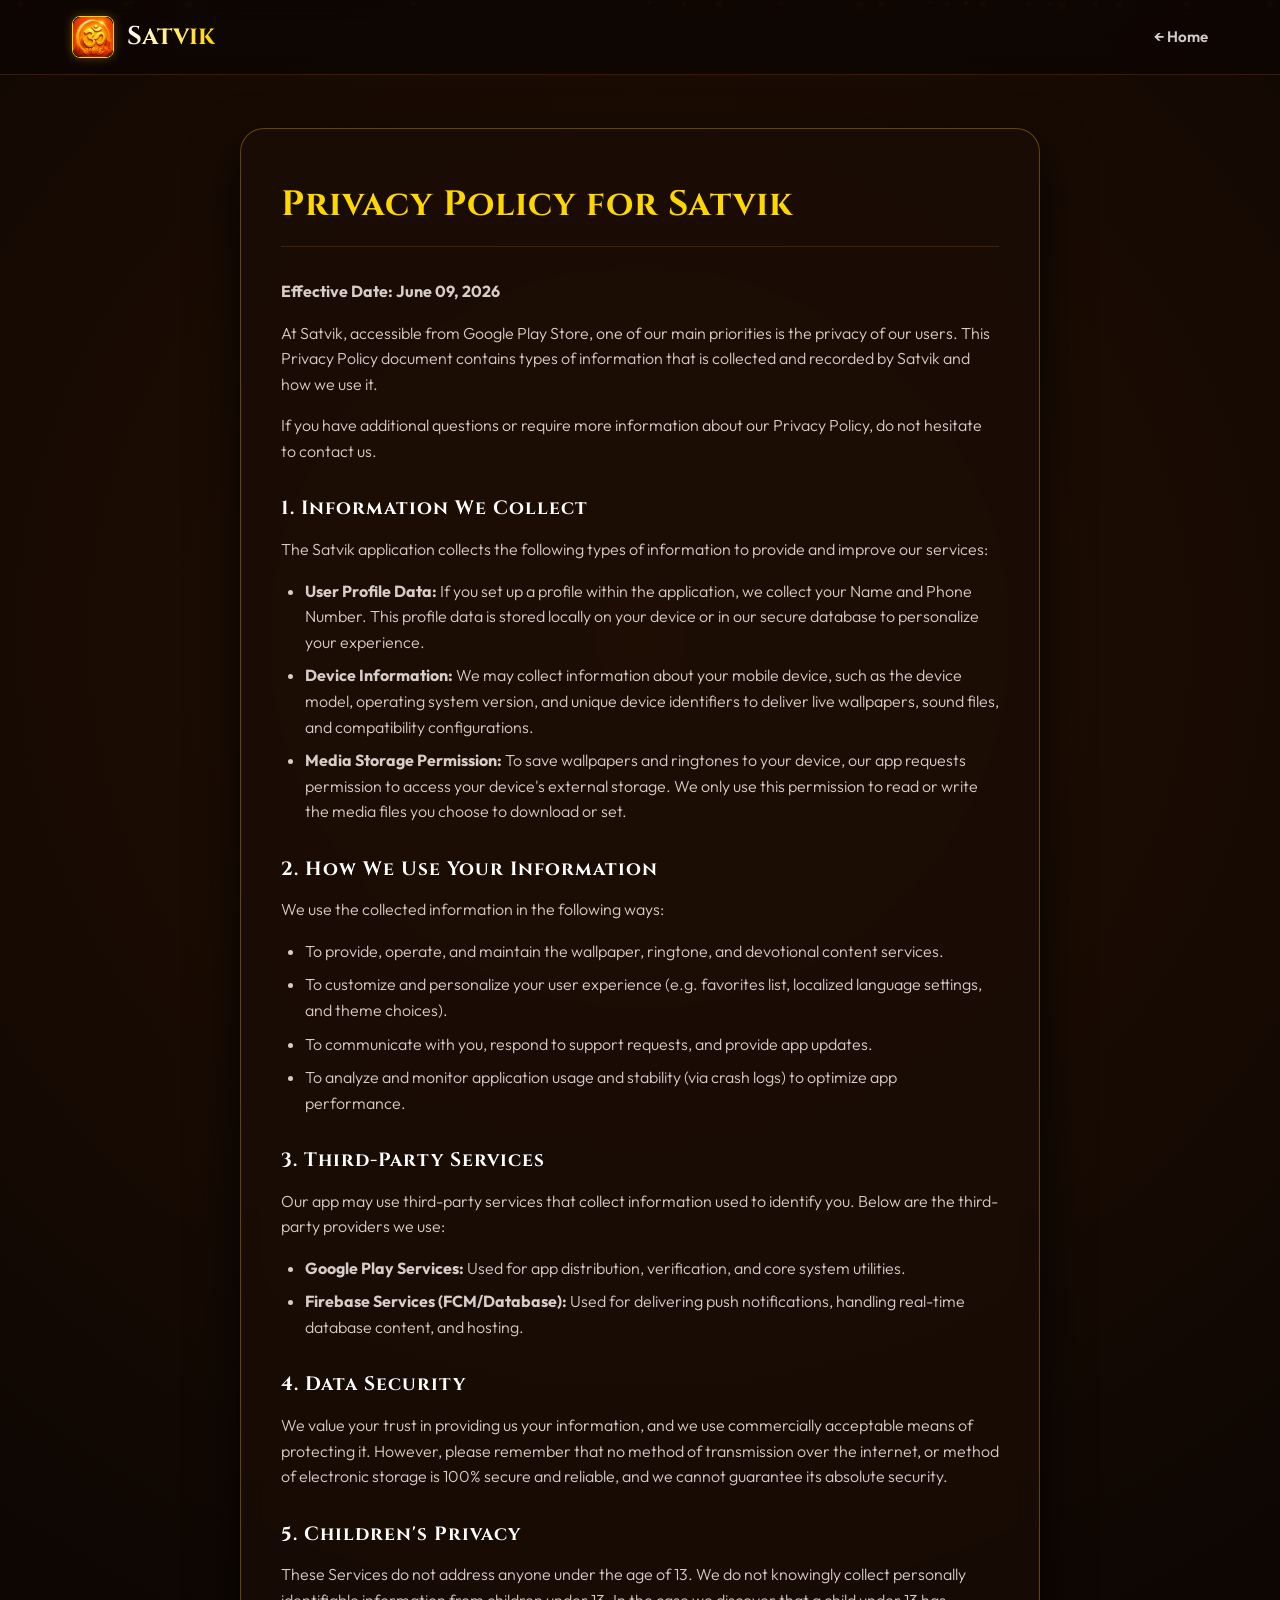
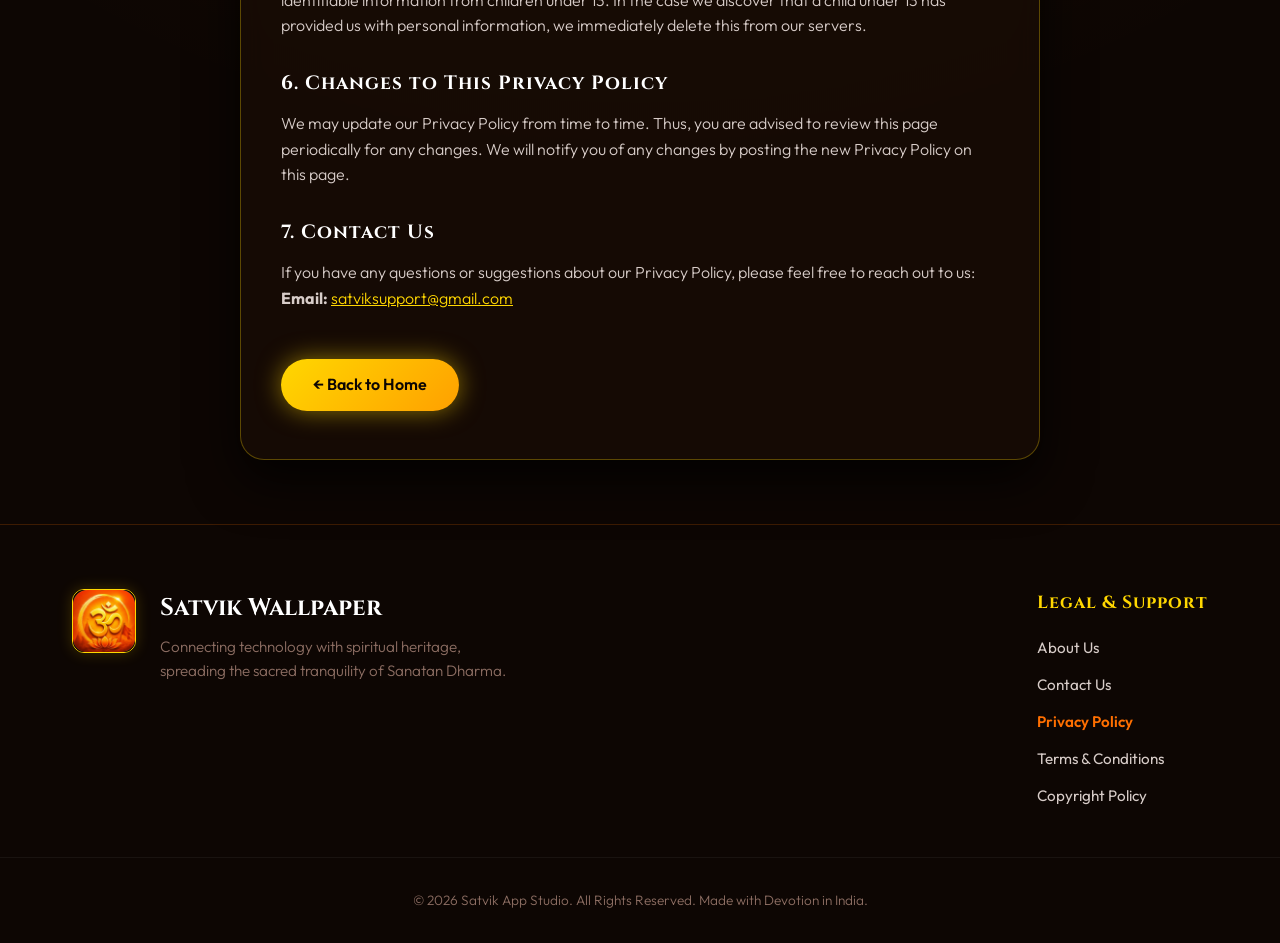
==== privacy.html @ 65503317 "Create separate static pages for Privacy, Terms, and Copyright policies" ====
<!DOCTYPE html>
<html lang="en">
<head>
    <meta charset="UTF-8">
    <meta name="viewport" content="width=device-width, initial-scale=1.0">
    <title>Privacy Policy - Satvik Wallpaper</title>
    <meta name="description" content="Privacy Policy for Satvik Wallpaper and Ringtones mobile application.">
    <meta name="robots" content="noindex, follow">
    
    <!-- Google Fonts -->
    <link rel="preconnect" href="https://fonts.googleapis.com">
    <link rel="preconnect" href="https://fonts.gstatic.com" crossorigin>
    <link href="https://fonts.googleapis.com/css2?family=Cinzel:wght@500;700;900&family=Outfit:wght@300;400;600;800&display=swap" rel="stylesheet">
    
    <!-- Custom Style Sheet -->
    <link rel="stylesheet" href="style.css">
</head>
<body>
    <!-- Background Spiritual Particle Effect -->
    <div class="particles" id="particles"></div>

    <!-- Header / Navbar -->
    <header class="navbar">
        <div class="nav-container">
            <a href="index.html" class="logo-area" id="nav-logo">
                <img src="app_logo.png" alt="Satvik Wallpaper Logo" class="nav-logo-img">
                <span class="nav-brand">Satvik</span>
            </a>
            <div class="nav-links">
                <a href="index.html" class="nav-item" style="text-decoration: none; font-weight: 600;">← Home</a>
            </div>
        </div>
    </header>

    <!-- Main Content Container -->
    <main class="policy-page-section">
        <div class="container">
            <article class="policy-page-card">
                <h1>Privacy Policy for Satvik</h1>
                
                <p><strong>Effective Date: June 09, 2026</strong></p>
                <p>At Satvik, accessible from Google Play Store, one of our main priorities is the privacy of our users. This Privacy Policy document contains types of information that is collected and recorded by Satvik and how we use it.</p>
                <p>If you have additional questions or require more information about our Privacy Policy, do not hesitate to contact us.</p>
                
                <h3>1. Information We Collect</h3>
                <p>The Satvik application collects the following types of information to provide and improve our services:</p>
                <ul>
                    <li><strong>User Profile Data:</strong> If you set up a profile within the application, we collect your Name and Phone Number. This profile data is stored locally on your device or in our secure database to personalize your experience.</li>
                    <li><strong>Device Information:</strong> We may collect information about your mobile device, such as the device model, operating system version, and unique device identifiers to deliver live wallpapers, sound files, and compatibility configurations.</li>
                    <li><strong>Media Storage Permission:</strong> To save wallpapers and ringtones to your device, our app requests permission to access your device's external storage. We only use this permission to read or write the media files you choose to download or set.</li>
                </ul>

                <h3>2. How We Use Your Information</h3>
                <p>We use the collected information in the following ways:</p>
                <ul>
                    <li>To provide, operate, and maintain the wallpaper, ringtone, and devotional content services.</li>
                    <li>To customize and personalize your user experience (e.g. favorites list, localized language settings, and theme choices).</li>
                    <li>To communicate with you, respond to support requests, and provide app updates.</li>
                    <li>To analyze and monitor application usage and stability (via crash logs) to optimize app performance.</li>
                </ul>

                <h3>3. Third-Party Services</h3>
                <p>Our app may use third-party services that collect information used to identify you. Below are the third-party providers we use:</p>
                <ul>
                    <li><strong>Google Play Services:</strong> Used for app distribution, verification, and core system utilities.</li>
                    <li><strong>Firebase Services (FCM/Database):</strong> Used for delivering push notifications, handling real-time database content, and hosting.</li>
                </ul>

                <h3>4. Data Security</h3>
                <p>We value your trust in providing us your information, and we use commercially acceptable means of protecting it. However, please remember that no method of transmission over the internet, or method of electronic storage is 100% secure and reliable, and we cannot guarantee its absolute security.</p>

                <h3>5. Children's Privacy</h3>
                <p>These Services do not address anyone under the age of 13. We do not knowingly collect personally identifiable information from children under 13. In the case we discover that a child under 13 has provided us with personal information, we immediately delete this from our servers.</p>

                <h3>6. Changes to This Privacy Policy</h3>
                <p>We may update our Privacy Policy from time to time. Thus, you are advised to review this page periodically for any changes. We will notify you of any changes by posting the new Privacy Policy on this page.</p>

                <h3>7. Contact Us</h3>
                <p>If you have any questions or suggestions about our Privacy Policy, please feel free to reach out to us:<br>
                <strong>Email:</strong> <a href="mailto:satviksupport@gmail.com" style="color: var(--text-gold);">satviksupport@gmail.com</a></p>

                <a href="index.html" class="btn btn-secondary btn-back-home">← Back to Home</a>
            </article>
        </div>
    </main>

    <!-- Footer -->
    <footer class="footer">
        <div class="container footer-container">
            <div class="footer-brand-info">
                <img src="app_logo.png" alt="Satvik App Studio Logo" class="footer-logo">
                <div class="brand-text">
                    <span class="footer-brand-name">Satvik Wallpaper</span>
                    <p class="footer-moto">Connecting technology with spiritual heritage, spreading the sacred tranquility of Sanatan Dharma.</p>
                </div>
            </div>
            
            <div class="footer-nav">
                <h4>Legal & Support</h4>
                <div class="footer-links">
                    <a href="index.html" class="footer-link-btn" style="text-decoration: none;">About Us</a>
                    <a href="index.html" class="footer-link-btn" style="text-decoration: none;">Contact Us</a>
                    <a href="privacy.html" class="footer-link-btn" style="text-decoration: none; color: var(--saffron-primary); font-weight: 600;">Privacy Policy</a>
                    <a href="terms.html" class="footer-link-btn" style="text-decoration: none;">Terms & Conditions</a>
                    <a href="copyright.html" class="footer-link-btn" style="text-decoration: none;">Copyright Policy</a>
                </div>
            </div>
        </div>
        <div class="footer-bottom">
            <p>&copy; 2026 Satvik App Studio. All Rights Reserved. Made with Devotion in India.</p>
        </div>
    </footer>

    <script src="app.js"></script>
</body>
</html>
---- style.css ----
/* ==========================================================================
   SATVIK WALLPAPER - DESIGN SYSTEM & CUSTOM CSS
   ========================================================================== */

/* 1. Root Variables & Theme Setup */
:root {
    /* Color Palette */
    --saffron-primary: #FF6F00;
    --saffron-light: #FF8F00;
    --saffron-dark: #E65100;
    --gold-accent: #FFD700;
    --gold-glow: #FFA000;
    
    /* Backgrounds */
    --bg-dark-core: #0D0603;
    --bg-dark-sec: #150A05;
    --bg-dark-card: rgba(30, 15, 8, 0.6);
    --bg-glass-nav: rgba(13, 6, 3, 0.8);
    --border-glass: rgba(255, 111, 0, 0.2);
    --border-glass-gold: rgba(255, 215, 0, 0.3);
    
    /* Text Colors */
    --text-white: #FFFFFF;
    --text-gold: #FFD700;
    --text-gray: #D7CCC8;
    --text-muted: #8D6E63;
    
    /* Fonts */
    --font-heading: 'Cinzel', serif;
    --font-body: 'Outfit', sans-serif;
    
    /* Transition Speeds */
    --transition-fast: 0.2s ease;
    --transition-medium: 0.4s cubic-bezier(0.16, 1, 0.3, 1);
    --transition-slow: 0.6s cubic-bezier(0.16, 1, 0.3, 1);
    
    /* Shadows & Blurs */
    --glow-saffron: 0 0 20px rgba(255, 111, 0, 0.4);
    --glow-gold: 0 0 25px rgba(255, 215, 0, 0.5);
    --blur-glass: 12px;
}

/* 2. Global Reset */
* {
    margin: 0;
    padding: 0;
    box-sizing: border-box;
    scroll-behavior: smooth;
}

body {
    background-color: var(--bg-dark-core);
    color: var(--text-gray);
    font-family: var(--font-body);
    line-height: 1.6;
    overflow-x: hidden;
    position: relative;
}

/* Custom Scrollbar */
::-webkit-scrollbar {
    width: 8px;
}
::-webkit-scrollbar-track {
    background: var(--bg-dark-core);
}
::-webkit-scrollbar-thumb {
    background: var(--saffron-primary);
    border-radius: 4px;
}
::-webkit-scrollbar-thumb:hover {
    background: var(--saffron-light);
}

/* Background Spark Particle System */
.particles {
    position: fixed;
    top: 0;
    left: 0;
    width: 100%;
    height: 100%;
    pointer-events: none;
    z-index: 0;
    overflow: hidden;
}

.particle {
    position: absolute;
    background: radial-gradient(circle, rgba(255, 143, 0, 0.8) 0%, rgba(255, 111, 0, 0) 70%);
    border-radius: 50%;
    animation: drift linear infinite;
    opacity: 0.6;
}

@keyframes drift {
    0% {
        transform: translateY(100vh) scale(0.5);
        opacity: 0;
    }
    10% {
        opacity: 0.8;
    }
    90% {
        opacity: 0.8;
    }
    100% {
        transform: translateY(-10vh) scale(1.2);
        opacity: 0;
    }
}

/* Layout Container */
.container {
    width: 100%;
    max-width: 1200px;
    margin: 0 auto;
    padding: 0 2rem;
    position: relative;
    z-index: 1;
}

/* 3. Typography Rules */
h1, h2, h3, h4 {
    font-family: var(--font-heading);
    color: var(--text-white);
    letter-spacing: 1px;
}

p {
    font-weight: 300;
}

.highlight {
    color: var(--text-gold);
    text-shadow: 0 0 10px rgba(255, 215, 0, 0.3);
}

/* 4. Common Buttons */
.btn {
    display: inline-flex;
    align-items: center;
    justify-content: center;
    padding: 0.8rem 2rem;
    font-family: var(--font-body);
    font-size: 1rem;
    font-weight: 600;
    border-radius: 50px;
    text-decoration: none;
    cursor: pointer;
    transition: all var(--transition-medium);
}

.btn-primary {
    background: linear-gradient(135deg, var(--saffron-primary), var(--saffron-dark));
    color: var(--text-white);
    border: 1px solid rgba(255, 255, 255, 0.1);
    box-shadow: var(--glow-saffron);
}

.btn-primary:hover {
    transform: translateY(-3px);
    box-shadow: 0 0 25px rgba(255, 111, 0, 0.6);
    background: linear-gradient(135deg, var(--saffron-light), var(--saffron-primary));
}

.btn-secondary {
    background: linear-gradient(135deg, var(--gold-accent), var(--gold-glow));
    color: var(--bg-dark-core);
    border: none;
    box-shadow: var(--glow-gold);
}

.btn-secondary:hover {
    transform: translateY(-3px);
    box-shadow: 0 0 35px rgba(255, 215, 0, 0.8);
}

/* 5. Navigation Bar */
.navbar {
    position: fixed;
    top: 0;
    left: 0;
    width: 100%;
    z-index: 100;
    background: var(--bg-glass-nav);
    backdrop-filter: blur(var(--blur-glass));
    -webkit-backdrop-filter: blur(var(--blur-glass));
    border-bottom: 1px solid var(--border-glass);
    transition: all var(--transition-fast);
}

.navbar.scrolled {
    padding: 0.4rem 0;
    box-shadow: 0 10px 30px rgba(0, 0, 0, 0.5);
}

.nav-container {
    max-width: 1200px;
    margin: 0 auto;
    padding: 1rem 2rem;
    display: flex;
    align-items: center;
    justify-content: space-between;
}

.logo-area {
    display: flex;
    align-items: center;
    gap: 0.8rem;
    text-decoration: none;
}

.nav-logo-img {
    height: 42px;
    width: 42px;
    border-radius: 8px;
    border: 1px solid var(--gold-accent);
    box-shadow: 0 0 10px rgba(255, 215, 0, 0.3);
}

.nav-brand {
    font-family: var(--font-heading);
    font-size: 1.6rem;
    font-weight: 700;
    color: var(--text-white);
    background: linear-gradient(to right, var(--text-white), var(--text-gold));
    -webkit-background-clip: text;
    -webkit-text-fill-color: transparent;
}

.nav-links {
    display: flex;
    align-items: center;
    gap: 2.2rem;
}

.nav-item {
    color: var(--text-gray);
    text-decoration: none;
    font-size: 0.95rem;
    font-weight: 400;
    transition: color var(--transition-fast);
    position: relative;
}

.nav-item::after {
    content: '';
    position: absolute;
    bottom: -6px;
    left: 0;
    width: 0;
    height: 2px;
    background: var(--saffron-primary);
    transition: width var(--transition-fast);
}

.nav-item:hover {
    color: var(--text-gold);
}

.nav-item:hover::after {
    width: 100%;
}

.nav-btn {
    padding: 0.5rem 1.4rem;
    font-size: 0.9rem;
}

.mobile-nav-toggle {
    display: none;
    background: none;
    border: none;
    color: var(--text-white);
    cursor: pointer;
}

/* Mobile Dropdown Menu */
.mobile-menu {
    display: none;
    position: fixed;
    top: 70px;
    left: 0;
    width: 100%;
    background: rgba(13, 6, 3, 0.95);
    backdrop-filter: blur(var(--blur-glass));
    border-bottom: 1px solid var(--border-glass);
    padding: 1.5rem 2rem;
    z-index: 99;
    flex-direction: column;
    gap: 1.2rem;
    transition: all var(--transition-medium);
    transform: translateY(-110%);
    opacity: 0;
}

.mobile-menu.open {
    transform: translateY(0);
    opacity: 1;
    display: flex;
}

.mobile-nav-item {
    color: var(--text-white);
    text-decoration: none;
    font-size: 1.1rem;
    font-family: var(--font-heading);
}

.mobile-nav-btn {
    text-align: center;
    width: 100%;
}

/* 6. Hero Section */
.hero-section {
    padding: 10rem 0 6rem 0;
    min-height: 100vh;
    display: flex;
    align-items: center;
    position: relative;
    background: radial-gradient(circle at 70% 30%, rgba(255, 111, 0, 0.15) 0%, rgba(13, 6, 3, 0) 60%);
}

.hero-container {
    display: grid;
    grid-template-columns: 1.2fr 0.8fr;
    gap: 4rem;
    align-items: center;
}

.badge-spiritual {
    display: inline-block;
    background: rgba(255, 111, 0, 0.12);
    border: 1px solid var(--border-glass);
    color: var(--text-gold);
    font-size: 0.85rem;
    font-weight: 600;
    letter-spacing: 1.5px;
    text-transform: uppercase;
    padding: 0.5rem 1.2rem;
    border-radius: 30px;
    margin-bottom: 1.5rem;
    animation: pulse 2s infinite;
}

@keyframes pulse {
    0% { transform: scale(1); box-shadow: 0 0 0 0 rgba(255, 111, 0, 0.4); }
    70% { transform: scale(1.02); box-shadow: 0 0 0 10px rgba(255, 111, 0, 0); }
    100% { transform: scale(1); box-shadow: 0 0 0 0 rgba(255, 111, 0, 0); }
}

.hero-title {
    font-size: 3.5rem;
    font-weight: 900;
    line-height: 1.2;
    margin-bottom: 1.5rem;
}

.hero-description {
    font-size: 1.2rem;
    color: var(--text-gray);
    margin-bottom: 2.5rem;
    max-width: 600px;
}

.hero-actions {
    display: flex;
    align-items: center;
    gap: 1.5rem;
    margin-bottom: 3.5rem;
    flex-wrap: wrap;
}

.btn-play-store {
    background: #000000;
    border: 2px solid var(--border-glass-gold);
    border-radius: 12px;
    padding: 0.75rem 1.8rem;
    display: flex;
    align-items: center;
    gap: 0.8rem;
    color: var(--text-white);
    text-decoration: none;
    transition: all var(--transition-fast);
    box-shadow: 0 4px 15px rgba(0, 0, 0, 0.4);
}

.btn-play-store:hover {
    border-color: var(--gold-accent);
    transform: translateY(-3px);
    box-shadow: var(--glow-gold);
}

.play-icon {
    color: var(--text-gold);
}

.play-btn-text {
    display: flex;
    flex-direction: column;
    align-items: flex-start;
}

.play-btn-text .small-text {
    font-size: 0.65rem;
    font-weight: 600;
    letter-spacing: 0.5px;
    color: var(--text-muted);
}

.play-btn-text .large-text {
    font-size: 1.1rem;
    font-weight: 800;
}

.app-store-coming-soon {
    border: 1px dashed var(--border-glass);
    padding: 0.75rem 1.5rem;
    border-radius: 12px;
}

.coming-soon-badge {
    font-size: 0.9rem;
    color: var(--text-muted);
    font-weight: 600;
}

/* Stats */
.hero-stats {
    display: flex;
    gap: 3rem;
    border-top: 1px solid var(--border-glass);
    padding-top: 2rem;
}

.stat-item {
    display: flex;
    flex-direction: column;
}

.stat-num {
    font-family: var(--font-heading);
    font-size: 2rem;
    font-weight: 700;
    color: var(--text-gold);
}

.stat-lbl {
    font-size: 0.85rem;
    color: var(--text-muted);
    text-transform: uppercase;
    letter-spacing: 1px;
}

/* Phone Mockup Frame */
.hero-mockup {
    display: flex;
    justify-content: center;
    perspective: 1000px;
}

.phone-frame {
    width: 300px;
    height: 610px;
    background: #1e110b;
    border: 12px solid #2e1b12;
    border-radius: 44px;
    position: relative;
    box-shadow: 0 25px 60px rgba(0, 0, 0, 0.8), 
                0 0 40px rgba(255, 111, 0, 0.2);
    overflow: hidden;
    transform: rotateY(-10deg) rotateX(10deg);
    transition: transform var(--transition-slow);
}

.phone-frame:hover {
    transform: rotateY(0deg) rotateX(0deg) scale(1.02);
}

.phone-notch {
    width: 140px;
    height: 25px;
    background: #2e1b12;
    position: absolute;
    top: 0;
    left: 50%;
    transform: translateX(-50%);
    border-bottom-left-radius: 16px;
    border-bottom-right-radius: 16px;
    z-index: 5;
}

.phone-screen {
    width: 100%;
    height: 100%;
    background: var(--bg-dark-core);
    display: flex;
    flex-direction: column;
    position: relative;
}

.screen-header {
    height: 65px;
    padding: 25px 15px 10px 15px;
    display: flex;
    align-items: center;
    gap: 0.5rem;
    border-bottom: 1px solid var(--border-glass);
    background: rgba(13, 6, 3, 0.9);
}

.screen-logo {
    width: 24px;
    height: 24px;
    border-radius: 4px;
}

.screen-title {
    font-family: var(--font-heading);
    font-size: 0.9rem;
    font-weight: 700;
    color: var(--text-gold);
}

.screen-carousel {
    flex: 1;
    position: relative;
    overflow: hidden;
}

.screen-img {
    position: absolute;
    top: 0;
    left: 0;
    width: 100%;
    height: 100%;
    object-fit: cover;
    opacity: 0;
    transition: opacity 0.8s ease-in-out;
}

.screen-img.active {
    opacity: 1;
}

.screen-footer {
    height: 40px;
    display: flex;
    align-items: center;
    justify-content: center;
    background: rgba(13, 6, 3, 0.9);
    border-top: 1px solid var(--border-glass);
}

.footer-dots {
    display: flex;
    gap: 8px;
}

.footer-dots .dot {
    width: 6px;
    height: 6px;
    background: rgba(255, 255, 255, 0.2);
    border-radius: 50%;
    cursor: pointer;
    transition: background var(--transition-fast);
}

.footer-dots .dot.active {
    background: var(--saffron-primary);
    width: 12px;
    border-radius: 3px;
}

/* 7. Common Section Styles */
section {
    padding: 6rem 0;
    position: relative;
}

.section-header {
    text-align: center;
    margin-bottom: 4rem;
}

.section-title {
    font-size: 2.5rem;
    font-weight: 700;
    margin-bottom: 1rem;
    background: linear-gradient(to bottom, var(--text-white) 30%, var(--text-gold));
    -webkit-background-clip: text;
    -webkit-text-fill-color: transparent;
}

.section-subtitle {
    font-size: 1.1rem;
    color: var(--text-muted);
    max-width: 600px;
    margin: 0 auto;
}

/* 8. Features Section */
.features-section {
    background: var(--bg-dark-sec);
}

.features-grid {
    display: grid;
    grid-template-columns: repeat(auto-fit, minmax(250px, 1fr));
    gap: 2rem;
}

.feature-card {
    background: var(--bg-dark-card);
    border: 1px solid var(--border-glass);
    border-radius: 20px;
    padding: 2.5rem 2rem;
    text-align: center;
    transition: all var(--transition-medium);
    backdrop-filter: blur(var(--blur-glass));
    -webkit-backdrop-filter: blur(var(--blur-glass));
}

.feature-card:hover {
    transform: translateY(-8px);
    border-color: var(--saffron-primary);
    box-shadow: var(--glow-saffron);
}

.feature-icon {
    display: inline-flex;
    align-items: center;
    justify-content: center;
    width: 70px;
    height: 70px;
    border-radius: 50%;
    background: rgba(255, 111, 0, 0.1);
    color: var(--saffron-primary);
    margin-bottom: 1.8rem;
    border: 1px solid rgba(255, 111, 0, 0.3);
}

.feature-card h3 {
    font-size: 1.3rem;
    margin-bottom: 1rem;
    color: var(--text-white);
}

.feature-card p {
    font-size: 0.95rem;
    color: var(--text-gray);
}

.saffron-svg {
    color: var(--saffron-primary);
}

/* 9. Wallpapers Grid */
.wallpapers-section {
    background: var(--bg-dark-core);
}

.wallpapers-grid {
    display: grid;
    grid-template-columns: repeat(auto-fit, minmax(320px, 1fr));
    gap: 2.5rem;
}

.wallpaper-card {
    background: var(--bg-dark-card);
    border: 1px solid var(--border-glass);
    border-radius: 24px;
    overflow: hidden;
    transition: all var(--transition-medium);
    backdrop-filter: blur(var(--blur-glass));
    -webkit-backdrop-filter: blur(var(--blur-glass));
}

.wallpaper-card:hover {
    transform: translateY(-8px);
    border-color: var(--border-glass-gold);
    box-shadow: 0 15px 40px rgba(0, 0, 0, 0.6);
}

.wallpaper-img-wrapper {
    position: relative;
    aspect-ratio: 9 / 16;
    overflow: hidden;
    background: #000;
}

.wallpaper-img {
    width: 100%;
    height: 100%;
    object-fit: cover;
    transition: transform var(--transition-slow);
}

.wallpaper-card:hover .wallpaper-img {
    transform: scale(1.06);
}

.wallpaper-overlay {
    position: absolute;
    top: 0;
    left: 0;
    width: 100%;
    height: 100%;
    background: rgba(13, 6, 3, 0.5);
    backdrop-filter: blur(4px);
    opacity: 0;
    display: flex;
    align-items: center;
    justify-content: center;
    transition: opacity var(--transition-medium);
}

.wallpaper-card:hover .wallpaper-overlay {
    opacity: 1;
}

.overlay-buttons {
    display: flex;
    flex-direction: column;
    gap: 1rem;
    width: 70%;
}

.btn-preview {
    background: rgba(255, 255, 255, 0.1);
    border: 1px solid rgba(255, 255, 255, 0.3);
    color: var(--text-white);
    backdrop-filter: blur(5px);
}

.btn-preview:hover {
    background: var(--text-white);
    color: var(--bg-dark-core);
}

.btn-download {
    background: var(--saffron-primary);
    border: none;
    color: var(--text-white);
    box-shadow: var(--glow-saffron);
}

.btn-download:hover {
    background: var(--saffron-light);
}

.wallpaper-info {
    padding: 1.5rem;
    display: flex;
    justify-content: space-between;
    align-items: center;
}

.wallpaper-info h3 {
    font-size: 1.1rem;
    font-family: var(--font-heading);
}

.category-tag {
    background: rgba(255, 111, 0, 0.12);
    border: 1px solid var(--border-glass);
    color: var(--text-gold);
    font-size: 0.75rem;
    font-weight: 600;
    padding: 0.25rem 0.75rem;
    border-radius: 20px;
    text-transform: uppercase;
}

/* 10. Ringtones Grid */
.ringtones-section {
    background: var(--bg-dark-sec);
}

.ringtones-grid {
    display: grid;
    grid-template-columns: repeat(auto-fit, minmax(320px, 1fr));
    gap: 2rem;
}

.ringtone-card {
    background: var(--bg-dark-card);
    border: 1px solid var(--border-glass);
    border-radius: 20px;
    padding: 1.8rem;
    backdrop-filter: blur(var(--blur-glass));
    -webkit-backdrop-filter: blur(var(--blur-glass));
    transition: all var(--transition-medium);
}

.ringtone-card:hover {
    border-color: var(--saffron-primary);
    transform: translateY(-3px);
}

.ringtone-top {
    display: flex;
    align-items: center;
    gap: 1.2rem;
    margin-bottom: 1.5rem;
}

.ringtone-play-btn {
    width: 50px;
    height: 50px;
    border-radius: 50%;
    background: var(--saffron-primary);
    color: var(--text-white);
    display: flex;
    align-items: center;
    justify-content: center;
    cursor: pointer;
    transition: all var(--transition-fast);
    flex-shrink: 0;
    box-shadow: var(--glow-saffron);
}

.ringtone-play-btn:hover {
    transform: scale(1.08);
    background: var(--saffron-light);
}

.ringtone-details {
    flex-grow: 1;
}

.ringtone-title {
    font-size: 1.15rem;
    color: var(--text-white);
    margin-bottom: 0.2rem;
}

.ringtone-desc {
    font-size: 0.85rem;
    color: var(--text-muted);
}

.ringtone-duration {
    font-size: 0.9rem;
    color: var(--text-gold);
}

.ringtone-waveform-container {
    margin-bottom: 1.5rem;
}

.progress-bar-bg {
    width: 100%;
    height: 6px;
    background: rgba(255, 255, 255, 0.08);
    border-radius: 3px;
    overflow: hidden;
    cursor: pointer;
}

.progress-bar-fill {
    width: 0%;
    height: 100%;
    background: linear-gradient(to right, var(--saffron-primary), var(--gold-accent));
    border-radius: 3px;
    transition: width 0.1s linear;
}

.ringtone-bottom {
    display: flex;
    align-items: center;
    justify-content: space-between;
}

.ringtone-tag {
    font-size: 0.8rem;
    color: var(--text-muted);
    border: 1px solid rgba(255, 255, 255, 0.08);
    padding: 0.25rem 0.8rem;
    border-radius: 20px;
}

.btn-ringtone-download {
    background: none;
    border: 1px solid var(--border-glass-gold);
    color: var(--text-gold);
    padding: 0.5rem 1rem;
    border-radius: 30px;
    font-size: 0.85rem;
    font-weight: 600;
    cursor: pointer;
    display: flex;
    align-items: center;
    gap: 0.5rem;
    transition: all var(--transition-fast);
}

.btn-ringtone-download:hover {
    background: var(--gold-accent);
    color: var(--bg-dark-core);
}

.hidden {
    display: none !important;
}

/* 11. Footer */
.footer {
    background: var(--bg-dark-core);
    border-top: 1px solid var(--border-glass);
    padding: 4rem 0 2rem 0;
    position: relative;
}

.footer-container {
    display: flex;
    justify-content: space-between;
    gap: 4rem;
    margin-bottom: 3rem;
    flex-wrap: wrap;
}

.footer-brand-info {
    max-width: 450px;
    display: flex;
    gap: 1.5rem;
}

.footer-logo {
    width: 64px;
    height: 64px;
    border-radius: 12px;
    border: 1px solid var(--gold-accent);
    box-shadow: 0 0 15px rgba(255, 215, 0, 0.2);
}

.footer-brand-name {
    font-family: var(--font-heading);
    font-size: 1.5rem;
    font-weight: 700;
    color: var(--text-white);
    display: block;
    margin-bottom: 0.5rem;
}

.footer-moto {
    font-size: 0.95rem;
    color: var(--text-muted);
}

.footer-nav h4 {
    font-size: 1.1rem;
    margin-bottom: 1.2rem;
    color: var(--text-gold);
}

.footer-links {
    display: flex;
    flex-direction: column;
    align-items: flex-start;
    gap: 0.8rem;
}

.footer-link-btn {
    background: none;
    border: none;
    color: var(--text-gray);
    font-size: 0.95rem;
    cursor: pointer;
    transition: color var(--transition-fast);
    font-family: var(--font-body);
}

.footer-link-btn:hover {
    color: var(--saffron-primary);
    text-decoration: underline;
}

.footer-bottom {
    border-top: 1px solid rgba(255, 255, 255, 0.05);
    padding-top: 2rem;
    text-align: center;
    font-size: 0.85rem;
    color: var(--text-muted);
}

/* 12. Modals Structure (Glassmorphism Modal Cards) */
.modal-backdrop {
    position: fixed;
    top: 0;
    left: 0;
    width: 100vw;
    height: 100vh;
    background: rgba(13, 6, 3, 0.85);
    backdrop-filter: blur(10px);
    -webkit-backdrop-filter: blur(10px);
    z-index: 998;
    opacity: 0;
    pointer-events: none;
    transition: opacity var(--transition-medium);
}

.modal-backdrop.active {
    opacity: 1;
    pointer-events: all;
}

.modal-card {
    position: fixed;
    top: 50%;
    left: 50%;
    transform: translate(-50%, -45%) scale(0.95);
    width: 90%;
    max-width: 650px;
    max-height: 80vh;
    background: rgba(26, 13, 7, 0.95);
    border: 1px solid var(--border-glass-gold);
    border-radius: 24px;
    padding: 3rem 2.5rem;
    z-index: 999;
    opacity: 0;
    pointer-events: none;
    overflow-y: auto;
    box-shadow: 0 30px 80px rgba(0, 0, 0, 0.9), 
                0 0 40px rgba(255, 111, 0, 0.15);
    transition: all var(--transition-medium);
}

.modal-card.active {
    transform: translate(-50%, -50%) scale(1);
    opacity: 1;
    pointer-events: all;
}

.modal-close-btn {
    position: absolute;
    top: 1.5rem;
    right: 1.5rem;
    background: none;
    border: none;
    color: var(--text-muted);
    font-size: 2.2rem;
    cursor: pointer;
    transition: color var(--transition-fast);
    line-height: 1;
}

.modal-close-btn:hover {
    color: var(--saffron-primary);
}

.modal-header-title {
    font-size: 2.2rem;
    color: var(--text-gold);
    margin-bottom: 1.8rem;
    border-bottom: 1px solid var(--border-glass);
    padding-bottom: 0.8rem;
}

.modal-body-content {
    font-size: 1rem;
    color: var(--text-gray);
}

.modal-body-content h3 {
    font-size: 1.2rem;
    color: var(--text-white);
    margin: 1.8rem 0 0.8rem 0;
}

.modal-body-content p {
    margin-bottom: 1rem;
    font-weight: 300;
}

.modal-body-content ul {
    margin: 1rem 0 1.5rem 1.5rem;
}

.modal-body-content li {
    margin-bottom: 0.5rem;
    font-weight: 300;
}

/* Contact Form Layout */
.contact-form-layout {
    display: flex;
    flex-direction: column;
    gap: 1.2rem;
    margin-top: 1.5rem;
}

.form-group {
    display: flex;
    flex-direction: column;
    gap: 0.4rem;
}

.form-group label {
    font-size: 0.85rem;
    font-weight: 600;
    color: var(--text-muted);
    text-transform: uppercase;
}

.form-input {
    background: rgba(255, 255, 255, 0.03);
    border: 1px solid rgba(255, 111, 0, 0.25);
    border-radius: 8px;
    padding: 0.8rem 1rem;
    color: var(--text-white);
    font-family: var(--font-body);
    font-size: 0.95rem;
    transition: all var(--transition-fast);
}

.form-input:focus {
    outline: none;
    border-color: var(--gold-accent);
    background: rgba(255, 255, 255, 0.06);
    box-shadow: 0 0 10px rgba(255, 215, 0, 0.2);
}

.submit-btn {
    align-self: flex-start;
    padding: 0.8rem 2.5rem;
    border-radius: 8px;
}

.form-success-msg {
    text-align: center;
    padding: 2.5rem 1.5rem;
    display: flex;
    flex-direction: column;
    align-items: center;
    gap: 1.2rem;
}

.success-icon {
    color: #4CAF50;
    filter: drop-shadow(0 0 10px rgba(76, 175, 80, 0.4));
    animation: scaleIn 0.5s ease-out;
}

@keyframes scaleIn {
    0% { transform: scale(0); }
    100% { transform: scale(1); }
}

.form-success-msg p {
    font-size: 1.2rem;
    color: var(--text-white);
    font-family: var(--font-heading);
}

/* 13. Lightbox Style (Wallpaper Fullscreen) */
.lightbox-modal {
    position: fixed;
    top: 0;
    left: 0;
    width: 100vw;
    height: 100vh;
    background: rgba(5, 2, 1, 0.95);
    z-index: 1001;
    display: flex;
    align-items: center;
    justify-content: center;
    opacity: 0;
    pointer-events: none;
    transition: opacity var(--transition-medium);
}

.lightbox-modal.active {
    opacity: 1;
    pointer-events: all;
}

.lightbox-close-btn {
    position: absolute;
    top: 1.5rem;
    right: 2rem;
    background: none;
    border: none;
    color: var(--text-white);
    font-size: 3rem;
    cursor: pointer;
    opacity: 0.7;
    transition: opacity var(--transition-fast);
}

.lightbox-close-btn:hover {
    opacity: 1;
    color: var(--saffron-primary);
}

.lightbox-content {
    display: flex;
    flex-direction: column;
    align-items: center;
    justify-content: center;
    max-width: 90%;
    max-height: 90%;
    gap: 1.5rem;
}

.lightbox-image {
    max-width: 100%;
    max-height: 70vh;
    border-radius: 16px;
    border: 2px solid var(--border-glass-gold);
    box-shadow: 0 20px 50px rgba(0,0,0,0.8);
    object-fit: contain;
}

.lightbox-caption {
    font-family: var(--font-heading);
    font-size: 1.4rem;
    color: var(--text-gold);
    text-shadow: 0 0 10px rgba(255,215,0,0.3);
}

.lightbox-download-btn {
    padding: 0.8rem 2.2rem;
}

/* 14. Responsive Breakpoints */
@media (max-width: 1024px) {
    .hero-title {
        font-size: 2.8rem;
    }
    
    .hero-container {
        gap: 2rem;
    }
}

@media (max-width: 768px) {
    .nav-links {
        display: none;
    }
    
    .mobile-nav-toggle {
        display: block;
    }
    
    .hero-container {
        grid-template-columns: 1fr;
        text-align: center;
        padding-top: 4rem;
    }
    
    .badge-spiritual {
        margin: 0 auto 1.5rem auto;
    }
    
    .hero-title {
        font-size: 2.5rem;
    }
    
    .hero-description {
        margin: 0 auto 2.5rem auto;
    }
    
    .hero-actions {
        justify-content: center;
    }
    
    .hero-stats {
        justify-content: center;
        gap: 2rem;
    }
    
    .hero-mockup {
        order: -1;
        margin-bottom: 2rem;
    }
    
    .phone-frame {
        width: 260px;
        height: 530px;
        transform: none;
    }
    
    .phone-frame:hover {
        transform: scale(1.02);
    }
    
    .footer-container {
        flex-direction: column;
        gap: 2.5rem;
    }
    
    .modal-card {
        padding: 2.5rem 1.8rem;
    }
}

@media (max-width: 480px) {
    .container {
        padding: 0 1rem;
    }
    
    .hero-title {
        font-size: 2rem;
    }
    
    .hero-stats {
        flex-wrap: wrap;
        gap: 1.5rem;
    }
    
    .section-title {
        font-size: 2rem;
    }
}

/* ==========================================================================
   15. POLICY PAGES LAYOUT (SEPARATE HTML PAGES)
   ========================================================================== */
.policy-page-section {
    padding: 8rem 0 4rem 0;
    min-height: 80vh;
    background: radial-gradient(circle at 50% 30%, rgba(255, 111, 0, 0.1) 0%, rgba(13, 6, 3, 0) 70%);
}

.policy-page-card {
    background: rgba(26, 13, 7, 0.7);
    border: 1px solid var(--border-glass-gold);
    border-radius: 24px;
    padding: 3rem 2.5rem;
    backdrop-filter: blur(var(--blur-glass));
    -webkit-backdrop-filter: blur(var(--blur-glass));
    box-shadow: 0 20px 50px rgba(0, 0, 0, 0.8);
    max-width: 800px;
    margin: 0 auto;
}

.policy-page-card h1 {
    font-size: 2.2rem;
    color: var(--text-gold);
    margin-bottom: 2rem;
    border-bottom: 1px solid var(--border-glass);
    padding-bottom: 0.8rem;
    font-family: var(--font-heading);
}

.policy-page-card h3 {
    font-size: 1.2rem;
    color: var(--text-white);
    margin: 1.8rem 0 0.8rem 0;
}

.policy-page-card p {
    margin-bottom: 1rem;
    font-weight: 300;
}

.policy-page-card ul {
    margin: 1rem 0 1.5rem 1.5rem;
}

.policy-page-card li {
    margin-bottom: 0.5rem;
    font-weight: 300;
}

.btn-back-home {
    margin-top: 2rem;
    display: inline-flex;
    align-items: center;
    gap: 0.5rem;
}
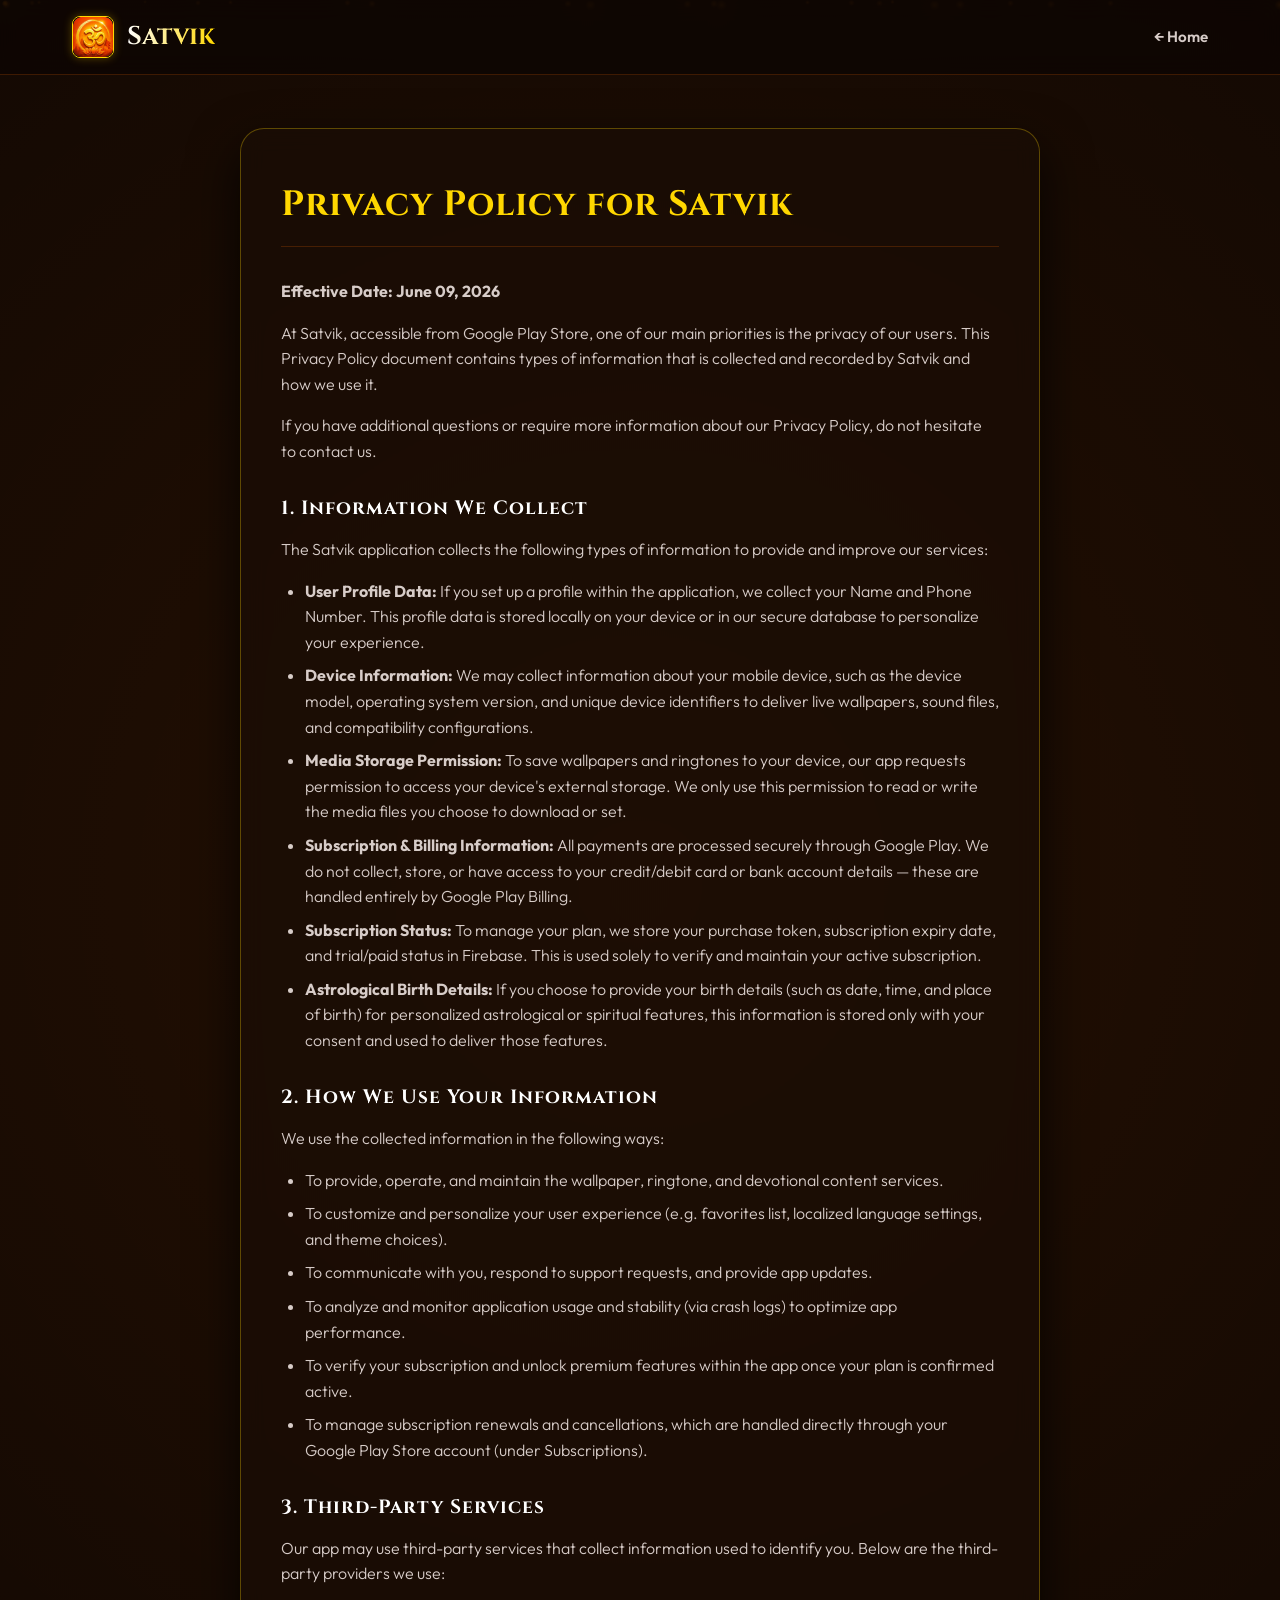
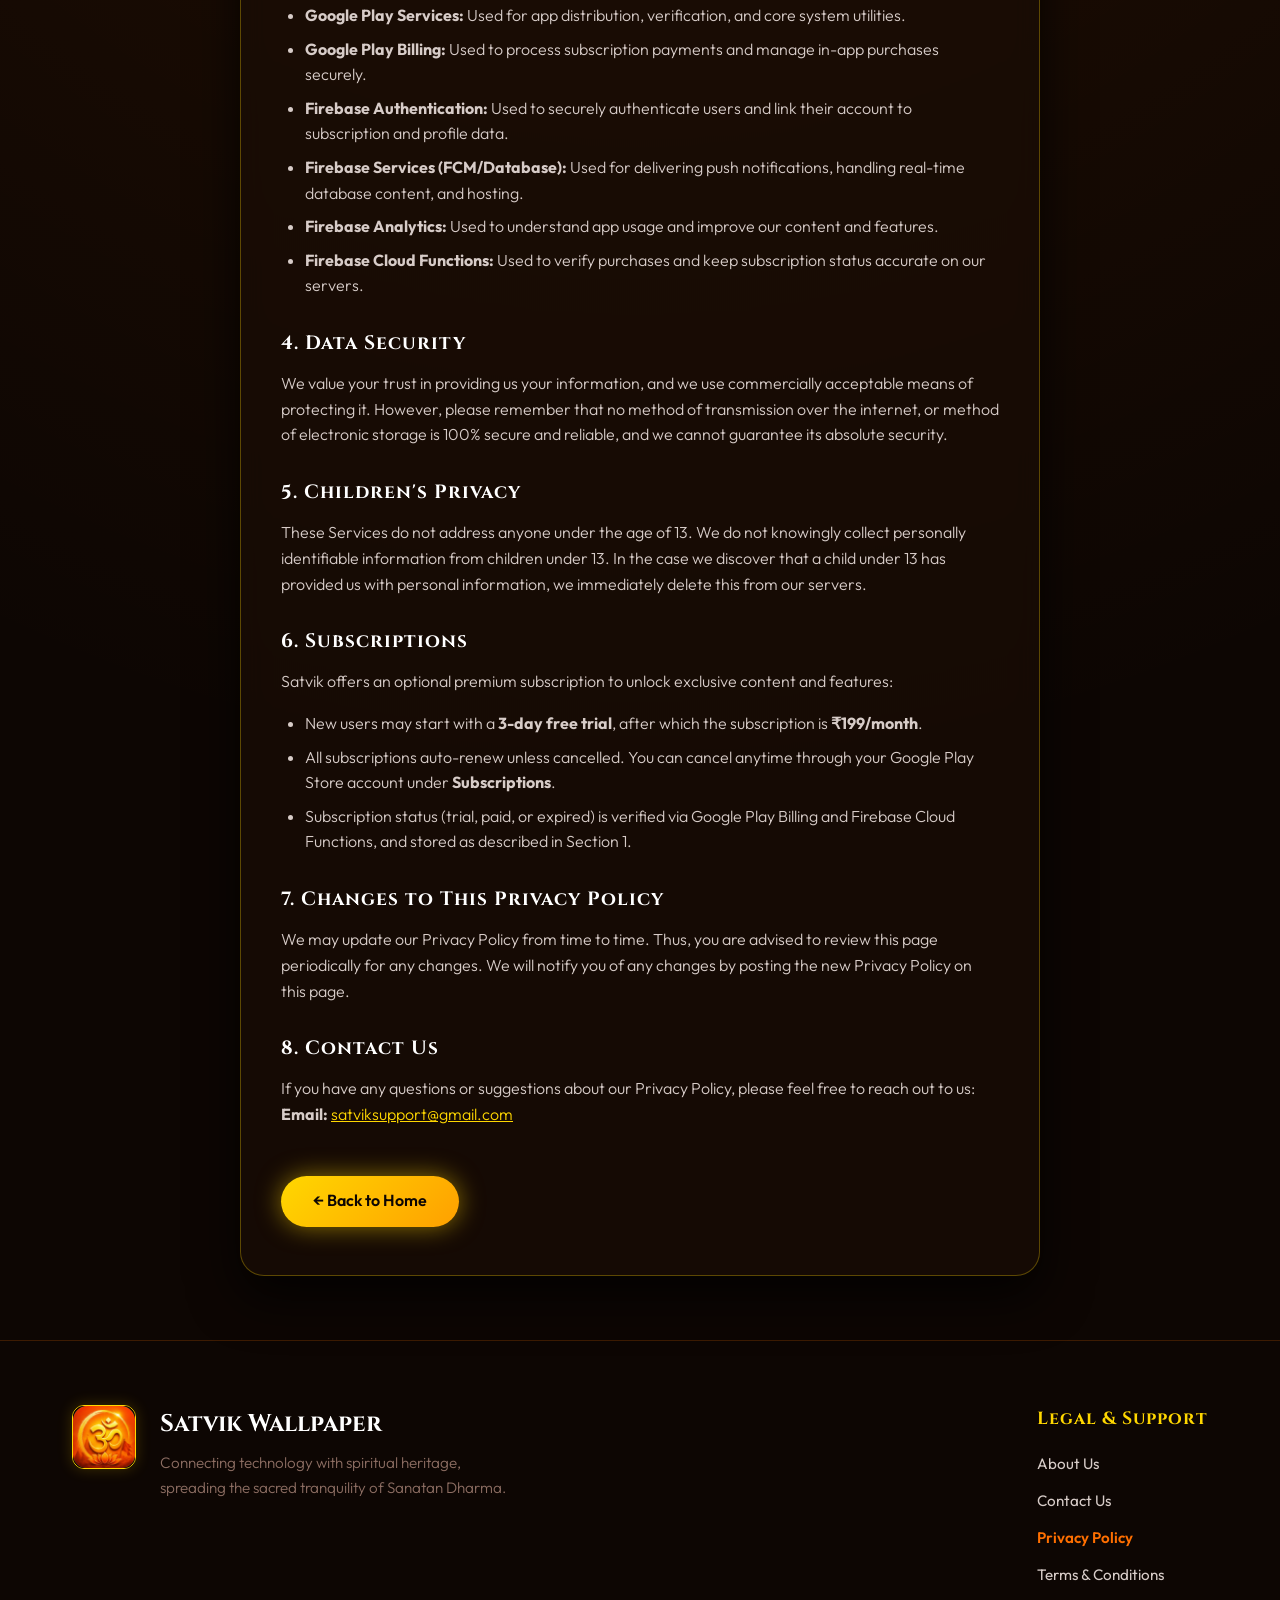
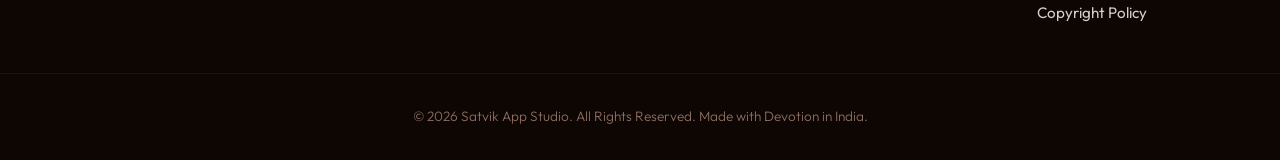
==== commit 04e3181c: "Update privacy policy: add subscription, billing, Firebase, and astrology sections" ====
--- a/privacy.html
+++ b/privacy.html
@@ -48,6 +48,9 @@
                     <li><strong>User Profile Data:</strong> If you set up a profile within the application, we collect your Name and Phone Number. This profile data is stored locally on your device or in our secure database to personalize your experience.</li>
                     <li><strong>Device Information:</strong> We may collect information about your mobile device, such as the device model, operating system version, and unique device identifiers to deliver live wallpapers, sound files, and compatibility configurations.</li>
                     <li><strong>Media Storage Permission:</strong> To save wallpapers and ringtones to your device, our app requests permission to access your device's external storage. We only use this permission to read or write the media files you choose to download or set.</li>
+                    <li><strong>Subscription &amp; Billing Information:</strong> All payments are processed securely through Google Play. We do not collect, store, or have access to your credit/debit card or bank account details &mdash; these are handled entirely by Google Play Billing.</li>
+                    <li><strong>Subscription Status:</strong> To manage your plan, we store your purchase token, subscription expiry date, and trial/paid status in Firebase. This is used solely to verify and maintain your active subscription.</li>
+                    <li><strong>Astrological Birth Details:</strong> If you choose to provide your birth details (such as date, time, and place of birth) for personalized astrological or spiritual features, this information is stored only with your consent and used to deliver those features.</li>
                 </ul>
 
                 <h3>2. How We Use Your Information</h3>
@@ -57,13 +60,19 @@
                     <li>To customize and personalize your user experience (e.g. favorites list, localized language settings, and theme choices).</li>
                     <li>To communicate with you, respond to support requests, and provide app updates.</li>
                     <li>To analyze and monitor application usage and stability (via crash logs) to optimize app performance.</li>
+                    <li>To verify your subscription and unlock premium features within the app once your plan is confirmed active.</li>
+                    <li>To manage subscription renewals and cancellations, which are handled directly through your Google Play Store account (under Subscriptions).</li>
                 </ul>
 
                 <h3>3. Third-Party Services</h3>
                 <p>Our app may use third-party services that collect information used to identify you. Below are the third-party providers we use:</p>
                 <ul>
                     <li><strong>Google Play Services:</strong> Used for app distribution, verification, and core system utilities.</li>
+                    <li><strong>Google Play Billing:</strong> Used to process subscription payments and manage in-app purchases securely.</li>
+                    <li><strong>Firebase Authentication:</strong> Used to securely authenticate users and link their account to subscription and profile data.</li>
                     <li><strong>Firebase Services (FCM/Database):</strong> Used for delivering push notifications, handling real-time database content, and hosting.</li>
+                    <li><strong>Firebase Analytics:</strong> Used to understand app usage and improve our content and features.</li>
+                    <li><strong>Firebase Cloud Functions:</strong> Used to verify purchases and keep subscription status accurate on our servers.</li>
                 </ul>
 
                 <h3>4. Data Security</h3>
@@ -72,10 +81,18 @@
                 <h3>5. Children's Privacy</h3>
                 <p>These Services do not address anyone under the age of 13. We do not knowingly collect personally identifiable information from children under 13. In the case we discover that a child under 13 has provided us with personal information, we immediately delete this from our servers.</p>
 
-                <h3>6. Changes to This Privacy Policy</h3>
+                <h3>6. Subscriptions</h3>
+                <p>Satvik offers an optional premium subscription to unlock exclusive content and features:</p>
+                <ul>
+                    <li>New users may start with a <strong>3-day free trial</strong>, after which the subscription is <strong>&#8377;199/month</strong>.</li>
+                    <li>All subscriptions auto-renew unless cancelled. You can cancel anytime through your Google Play Store account under <strong>Subscriptions</strong>.</li>
+                    <li>Subscription status (trial, paid, or expired) is verified via Google Play Billing and Firebase Cloud Functions, and stored as described in Section 1.</li>
+                </ul>
+
+                <h3>7. Changes to This Privacy Policy</h3>
                 <p>We may update our Privacy Policy from time to time. Thus, you are advised to review this page periodically for any changes. We will notify you of any changes by posting the new Privacy Policy on this page.</p>
 
-                <h3>7. Contact Us</h3>
+                <h3>8. Contact Us</h3>
                 <p>If you have any questions or suggestions about our Privacy Policy, please feel free to reach out to us:<br>
                 <strong>Email:</strong> <a href="mailto:satviksupport@gmail.com" style="color: var(--text-gold);">satviksupport@gmail.com</a></p>
 
